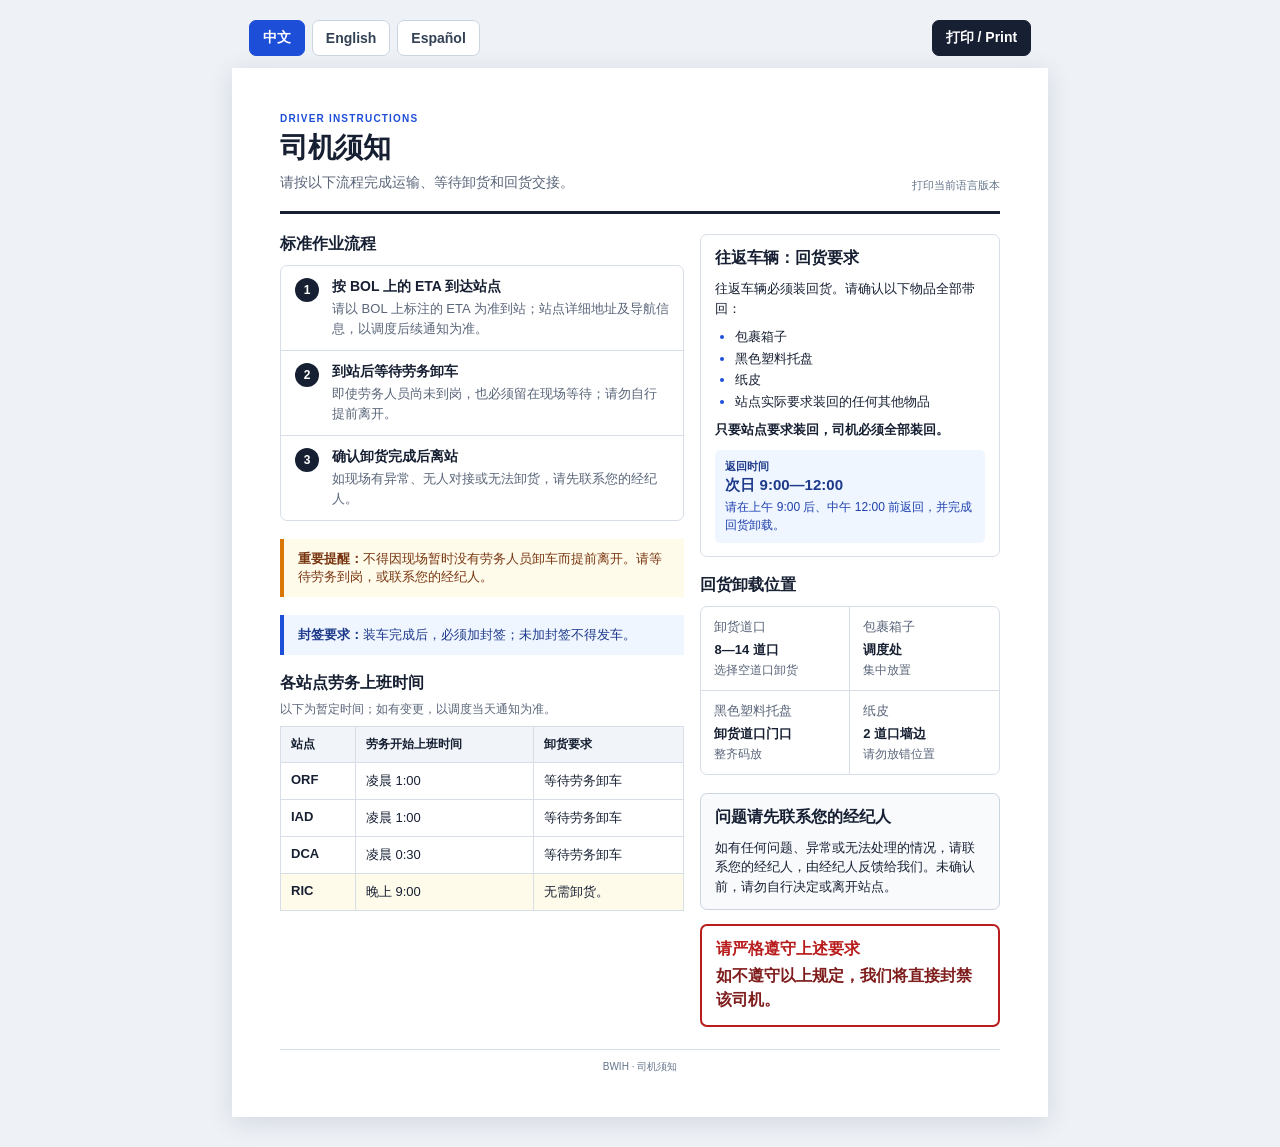
==== BWIH_Driver_Instructions_Letter_Print.html @ b67ec54a "Rename and simplify Letter driver instructions" ====
<!doctype html>
<html lang="zh-CN">
<head>
  <meta charset="utf-8">
  <meta name="viewport" content="width=device-width, initial-scale=1">
  <title>司机须知｜打印版</title>
  <style>
    :root { --ink:#172033; --muted:#596579; --line:#d8dee8; --blue:#1d4ed8; --amber:#92400e; --red:#b91c1c; --paper:#fff; }
    * { box-sizing:border-box; }
    body { margin:0; background:#eef2f7; color:var(--ink); font-family:-apple-system,BlinkMacSystemFont,"Segoe UI",Arial,"Microsoft YaHei",sans-serif; }
    .controls { max-width:8.15in; margin:20px auto 12px; display:flex; justify-content:space-between; gap:16px; align-items:center; }
    .language-switch { display:flex; gap:7px; flex-wrap:wrap; }
    button { appearance:none; border:1px solid #cbd5e1; color:#334155; background:white; border-radius:7px; padding:8px 13px; font-size:14px; font-weight:650; cursor:pointer; }
    button:hover, button.active { color:white; background:var(--blue); border-color:var(--blue); }
    .print-button { background:#172033; color:#fff; border-color:#172033; }
    .paper { max-width:8.5in; margin:0 auto 30px; padding:.45in .5in; background:var(--paper); box-shadow:0 5px 24px rgba(15,23,42,.12); }
    .masthead { border-bottom:3px solid var(--ink); padding-bottom:18px; margin-bottom:20px; display:flex; justify-content:space-between; gap:18px; align-items:flex-end; }
    .eyebrow { margin:0 0 6px; font-size:10px; font-weight:800; letter-spacing:1.2px; color:var(--blue); }
    h1 { font-size:28px; line-height:1.15; margin:0; letter-spacing:-.4px; }
    .subtitle { margin:8px 0 0; color:var(--muted); font-size:14px; }
    .print-note { flex:0 0 auto; color:#64748b; font-size:11px; text-align:right; }
    h2 { font-size:16px; margin:0 0 10px; }
    h3 { margin:0; font-size:14px; }
    p { margin:0; line-height:1.5; }
    .print-layout { display:grid; grid-template-columns:1.35fr 1fr; gap:16px; }
    .section { margin-top:18px; break-inside:avoid; }
    .print-layout .section:first-child { margin-top:0; }
    .steps { border:1px solid var(--line); border-radius:7px; overflow:hidden; }
    .step { display:grid; grid-template-columns:26px 1fr; gap:11px; padding:12px 14px; border-top:1px solid var(--line); }
    .step:first-child { border-top:0; }
    .num { width:24px; height:24px; display:grid; place-items:center; border-radius:50%; background:var(--ink); color:white; font-size:12px; font-weight:800; }
    .step p { color:var(--muted); font-size:13px; margin-top:3px; }
    .notice { border-left:4px solid #d97706; background:#fffbeb; padding:11px 14px; color:#78350f; font-size:13px; }
    table { width:100%; border-collapse:collapse; font-size:13px; }
    th, td { text-align:left; vertical-align:top; padding:9px 10px; border:1px solid var(--line); }
    th { background:#f1f5f9; font-size:12px; }
    td:first-child { font-weight:750; white-space:nowrap; }
    .ric-row td { background:#fffbeb; }
    .card { border:1px solid var(--line); border-radius:7px; padding:13px 14px; }
    .return-list { margin:8px 0 0; padding-left:20px; line-height:1.65; font-size:13px; }
    .return-list li::marker { color:var(--blue); }
    .return-time { margin-top:10px; padding:9px 10px; border-radius:5px; background:#eff6ff; color:#1e3a8a; }
    .return-time span { display:block; font-size:11px; font-weight:700; }
    .return-time strong { display:block; margin:2px 0 3px; font-size:15px; }
    .return-time p { color:#1e40af; font-size:12px; }
    .locations { display:grid; grid-template-columns:repeat(2, 1fr); border:1px solid var(--line); border-radius:7px; overflow:hidden; }
    .location { padding:11px 13px; border-right:1px solid var(--line); border-top:1px solid var(--line); }
    .location:nth-child(-n+2) { border-top:0; }
    .location:nth-child(even) { border-right:0; }
    .location small { display:block; color:var(--muted); margin-bottom:4px; }
    .location strong { font-size:13px; }
    .location span { display:block; margin-top:3px; color:var(--muted); font-size:12px; }
    .broker { border:1px solid #cbd5e1; background:#f8fafc; border-radius:7px; padding:13px 14px; font-size:13px; }
    .seal { border-left:4px solid var(--blue); background:#eff6ff; padding:11px 14px; color:#1e3a8a; font-size:13px; }
    .strict { margin-top:14px; border:2px solid var(--red); border-radius:7px; padding:13px 14px; color:#7f1d1d; }
    .strict h2 { color:var(--red); margin-bottom:4px; }
    .footer { border-top:1px solid var(--line); margin-top:22px; padding-top:10px; color:#64748b; font-size:10px; text-align:center; }
    @media (max-width:650px) { .controls { margin:12px; align-items:flex-start; flex-direction:column; } .paper { margin:0; padding:24px 20px; } .masthead,.print-layout { display:block; } .print-note { margin-top:12px; text-align:left; } }
    @media print { @page { size: letter portrait; margin: .28in; } body { background:white; } .no-print { display:none !important; } .paper { max-width:none; margin:0; padding:0; box-shadow:none; } .masthead { padding-bottom:7px; margin-bottom:9px; } .print-layout { gap:10px; } .section { margin-top:8px; } .steps { border-radius:4px; } .step { grid-template-columns:18px 1fr; gap:6px; padding:5px 7px; } .num { width:17px; height:17px; font-size:9px; } h1 { font-size:18px; } h2 { font-size:11px; margin-bottom:4px; } h3 { font-size:9.5px; } .eyebrow { font-size:7px; margin-bottom:2px; } .subtitle { margin-top:3px; } .subtitle, .step p, .notice, .seal, td, th, .return-list, .return-time p, .broker, .strict { font-size:8.5px; line-height:1.25; } .step p { margin-top:1px; } th, td { padding:4px 5px; } th { font-size:8px; } .notice, .seal { padding:6px 7px; } .card, .broker, .strict { padding:7px 8px; border-radius:4px; } .return-list { display:grid; grid-template-columns:repeat(2, minmax(0,1fr)); gap:1px 12px; margin:4px 0 0; padding-left:14px; line-height:1.25; } .return-time { margin-top:5px; padding:5px 6px; } .return-time span { font-size:8px; } .return-time strong { margin:1px 0; font-size:10.5px; } .locations { border-radius:4px; } .location { padding:5px 6px; } .location small { margin-bottom:1px; font-size:8px; } .location strong { font-size:8.5px; } .location span { margin-top:1px; font-size:8px; } .strict { margin-top:7px; } .footer { margin-top:8px; padding-top:5px; font-size:7px; } }
  </style>
</head>
<body>
  <div class="controls no-print">
    <div class="language-switch" aria-label="Language selection">
      <button class="active" data-lang="zh">中文</button><button data-lang="en">English</button><button data-lang="es">Español</button>
    </div>
    <button class="print-button" onclick="window.print()">打印 / Print</button>
  </div>
  <main class="paper" id="document"></main>
  <script>
    const notices = {
      zh: {
        lang:'zh-CN', eyebrow:'DRIVER INSTRUCTIONS', title:'司机须知', subtitle:'请按以下流程完成运输、等待卸货和回货交接。', print:'打印当前语言版本',
        workflow:'标准作业流程', steps:[['按 BOL 上的 ETA 到达站点','请以 BOL 上标注的 ETA 为准到站；站点详细地址及导航信息，以调度后续通知为准。'],['到站后等待劳务卸车','即使劳务人员尚未到岗，也必须留在现场等待；请勿自行提前离开。'],['确认卸货完成后离站','如现场有异常、无人对接或无法卸货，请先联系您的经纪人。']],
        reminder:'重要提醒', reminderText:'不得因现场暂时没有劳务人员卸车而提前离开。请等待劳务到岗，或联系您的经纪人。', sealTitle:'封签要求', seal:'装车完成后，必须加封签；未加封签不得发车。', stationTitle:'各站点劳务上班时间', stationNote:'以下为暂定时间；如有变更，以调度当天通知为准。', headers:['站点','劳务开始上班时间','卸货要求'], stations:[['ORF','凌晨 1:00','等待劳务卸车'],['IAD','凌晨 1:00','等待劳务卸车'],['DCA','凌晨 0:30','等待劳务卸车'],['RIC','晚上 9:00','无需卸货。']],
        returnTitle:'往返车辆：回货要求', returnLead:'往返车辆必须装回货。请确认以下物品全部带回：', returns:['包裹箱子','黑色塑料托盘','纸皮','站点实际要求装回的任何其他物品'], returnRule:'只要站点要求装回，司机必须全部装回。', timeLabel:'返回时间', time:'次日 9:00—12:00', timeNote:'请在上午 9:00 后、中午 12:00 前返回，并完成回货卸载。', unloadTitle:'回货卸载位置', locations:[['卸货道口','8—14 道口','选择空道口卸货'],['包裹箱子','调度处','集中放置'],['黑色塑料托盘','卸货道口门口','整齐码放'],['纸皮','2 道口墙边','请勿放错位置']], brokerTitle:'问题请先联系您的经纪人', broker:'如有任何问题、异常或无法处理的情况，请联系您的经纪人，由经纪人反馈给我们。未确认前，请勿自行决定或离开站点。', strict:'请严格遵守上述要求', consequence:'如不遵守以上规定，我们将直接封禁该司机。'
      },
      en: {
        lang:'en', eyebrow:'DRIVER INSTRUCTIONS', title:'Driver Instructions', subtitle:'Follow this process for delivery, unloading, and return cargo.', print:'Print the current language version',
        workflow:'Standard Process', steps:[['Arrive according to the ETA on the BOL','Arrive based on the ETA listed on the BOL. Detailed site address and navigation information will be provided by dispatch.'],['Wait for the unloading crew after arriving','You must remain on site if the unloading crew has not arrived yet. Do not leave early on your own.'],['Leave only after unloading is complete','If there is an issue, no one is available to receive the load, or unloading cannot be completed, contact your broker first.']],
        reminder:'Important Reminder', reminderText:'Do not leave early because the unloading crew is not yet available. Wait for the crew or contact your broker.', sealTitle:'Security Seal Required', seal:'After loading is complete, a security seal must be applied. Do not depart without a seal.', stationTitle:'Site Unloading Crew Start Times', stationNote:'These are tentative times. If there is a change, follow dispatch’s notice for that day.', headers:['Site','Crew start time','Unloading requirement'], stations:[['ORF','1:00 AM','Wait for the unloading crew'],['IAD','1:00 AM','Wait for the unloading crew'],['DCA','12:30 AM','Wait for the unloading crew'],['RIC','9:00 PM','No unloading is required.']],
        returnTitle:'Round Trips: Return Cargo Requirements', returnLead:'Round-trip vehicles must load return cargo. Confirm that all of the following items are brought back:', returns:['Package boxes','Black plastic pallets','Cardboard','Any other items the site requires to be returned'], returnRule:'If the site asks for an item to be loaded for return, the driver must bring it back.', timeLabel:'Return time', time:'Next day, 9:00 AM—12:00 PM', timeNote:'Return after 9:00 AM and before 12:00 PM the next day, and complete return-cargo unloading.', unloadTitle:'Return Cargo Unloading Locations', locations:[['Unloading bay','Bays 8—14','Use an available bay'],['Package boxes','Dispatch area','Place them together'],['Black plastic pallets','At the unloading-bay entrance','Stack neatly'],['Cardboard','Against the wall by Bay 2','Do not place it in the wrong location']], brokerTitle:'Contact Your Broker First', broker:'For any question, issue, or exception, contact your broker. Your broker will report the matter to us. Do not make a decision or leave the site until it is confirmed.', strict:'Strict Compliance Is Required', consequence:'Failure to follow these requirements will result in the driver being banned immediately.'
      },
      es: {
        lang:'es', eyebrow:'INSTRUCCIONES PARA CONDUCTORES', title:'Instrucciones para conductores', subtitle:'Siga este proceso para la entrega, la descarga y la carga de retorno.', print:'Imprima la versión del idioma actual',
        workflow:'Proceso estándar', steps:[['Llegue según la ETA indicada en el BOL','Llegue de acuerdo con la ETA indicada en el BOL. Dispatch proporcionará la dirección detallada y la información de navegación del sitio.'],['Espere al personal de descarga al llegar','Si el personal de descarga aún no ha llegado, debe permanecer en el sitio. No se retire antes por su cuenta.'],['Retírese solo después de completar la descarga','Si hay un problema, no hay nadie disponible para recibir la carga o no se puede descargar, contacte primero a su broker.']],
        reminder:'Recordatorio importante', reminderText:'No se retire antes porque el personal de descarga aún no está disponible. Espere al personal o contacte a su broker.', sealTitle:'Sello de seguridad obligatorio', seal:'Al terminar la carga, se debe colocar un sello de seguridad. No salga sin sello.', stationTitle:'Horarios de inicio del personal de descarga', stationNote:'Estos horarios son provisionales. Si hay cambios, siga el aviso de Dispatch del día.', headers:['Sitio','Inicio del personal','Requisito de descarga'], stations:[['ORF','1:00 a. m.','Espere al personal de descarga'],['IAD','1:00 a. m.','Espere al personal de descarga'],['DCA','12:30 a. m.','Espere al personal de descarga'],['RIC','9:00 p. m.','No se requiere descarga.']],
        returnTitle:'Viajes de ida y vuelta: requisitos de carga de retorno', returnLead:'Los vehículos de ida y vuelta deben cargar la carga de retorno. Confirme que todos estos artículos regresen:', returns:['Cajas de paquetes','Tarimas plásticas negras','Cartón','Cualquier otro artículo que el sitio exija devolver'], returnRule:'Si el sitio solicita cargar un artículo para retorno, el conductor debe traerlo de vuelta.', timeLabel:'Hora de regreso', time:'Al día siguiente, de 9:00 a. m. a 12:00 p. m.', timeNote:'Regrese después de las 9:00 a. m. y antes de las 12:00 p. m. del día siguiente, y complete la descarga de la carga de retorno.', unloadTitle:'Lugares para descargar la carga de retorno', locations:[['Andén de descarga','Andenes 8—14','Use un andén disponible'],['Cajas de paquetes','Área de Dispatch','Colóquelas juntas'],['Tarimas plásticas negras','En la entrada del andén de descarga','Apílelas ordenadamente'],['Cartón','Contra la pared junto al andén 2','No lo coloque en un lugar incorrecto']], brokerTitle:'Contacte primero a su broker', broker:'Para cualquier pregunta, problema o excepción, contacte a su broker. Su broker nos comunicará el caso. No tome una decisión ni abandone el sitio hasta recibir confirmación.', strict:'Se exige cumplimiento estricto', consequence:'Si no cumple estos requisitos, el conductor será bloqueado inmediatamente.'
      }
    };
    const esc = value => String(value).replace(/[&<>"']/g, char => ({'&':'&amp;','<':'&lt;','>':'&gt;','"':'&quot;',"'":'&#39;'}[char]));
    function render(language) {
      const n = notices[language]; document.documentElement.lang = n.lang; document.title = n.title + '｜打印版';
      document.getElementById('document').innerHTML = `
        <header class="masthead"><div><p class="eyebrow">${esc(n.eyebrow)}</p><h1>${esc(n.title)}</h1><p class="subtitle">${esc(n.subtitle)}</p></div><p class="print-note">${esc(n.print)}</p></header>
        <div class="print-layout">
          <div>
            <section class="section"><h2>${esc(n.workflow)}</h2><div class="steps">${n.steps.map((s,i)=>`<div class="step"><span class="num">${i+1}</span><div><h3>${esc(s[0])}</h3><p>${esc(s[1])}</p></div></div>`).join('')}</div></section>
            <section class="section"><div class="notice"><strong>${esc(n.reminder)}：</strong>${esc(n.reminderText)}</div></section>
            <section class="section"><div class="seal"><strong>${esc(n.sealTitle)}：</strong>${esc(n.seal)}</div></section>
            <section class="section"><h2>${esc(n.stationTitle)}</h2><p style="font-size:12px;color:#596579;margin:-4px 0 8px">${esc(n.stationNote)}</p><table><thead><tr>${n.headers.map(x=>`<th>${esc(x)}</th>`).join('')}</tr></thead><tbody>${n.stations.map(row=>`<tr${row[0]==='RIC'?' class="ric-row"':''}>${row.map(x=>`<td>${esc(x)}</td>`).join('')}</tr>`).join('')}</tbody></table></section>
          </div>
          <div>
            <section class="section card"><h2>${esc(n.returnTitle)}</h2><p style="font-size:13px">${esc(n.returnLead)}</p><ul class="return-list">${n.returns.map(x=>`<li>${esc(x)}</li>`).join('')}</ul><p style="font-size:13px;font-weight:750;margin-top:8px">${esc(n.returnRule)}</p><div class="return-time"><span>${esc(n.timeLabel)}</span><strong>${esc(n.time)}</strong><p>${esc(n.timeNote)}</p></div></section>
            <section class="section"><h2>${esc(n.unloadTitle)}</h2><div class="locations">${n.locations.map(x=>`<div class="location"><small>${esc(x[0])}</small><strong>${esc(x[1])}</strong><span>${esc(x[2])}</span></div>`).join('')}</div></section>
            <section class="section"><div class="broker"><h2>${esc(n.brokerTitle)}</h2><p>${esc(n.broker)}</p></div><div class="strict"><h2>${esc(n.strict)}</h2><p><strong>${esc(n.consequence)}</strong></p></div></section>
          </div>
        </div>
        <footer class="footer">BWIH · ${esc(n.title)}</footer>`;
      document.querySelectorAll('[data-lang]').forEach(button => button.classList.toggle('active', button.dataset.lang === language));
    }
    document.querySelectorAll('[data-lang]').forEach(button => button.addEventListener('click', () => render(button.dataset.lang)));
    render('zh');
  </script>
</body>
</html>
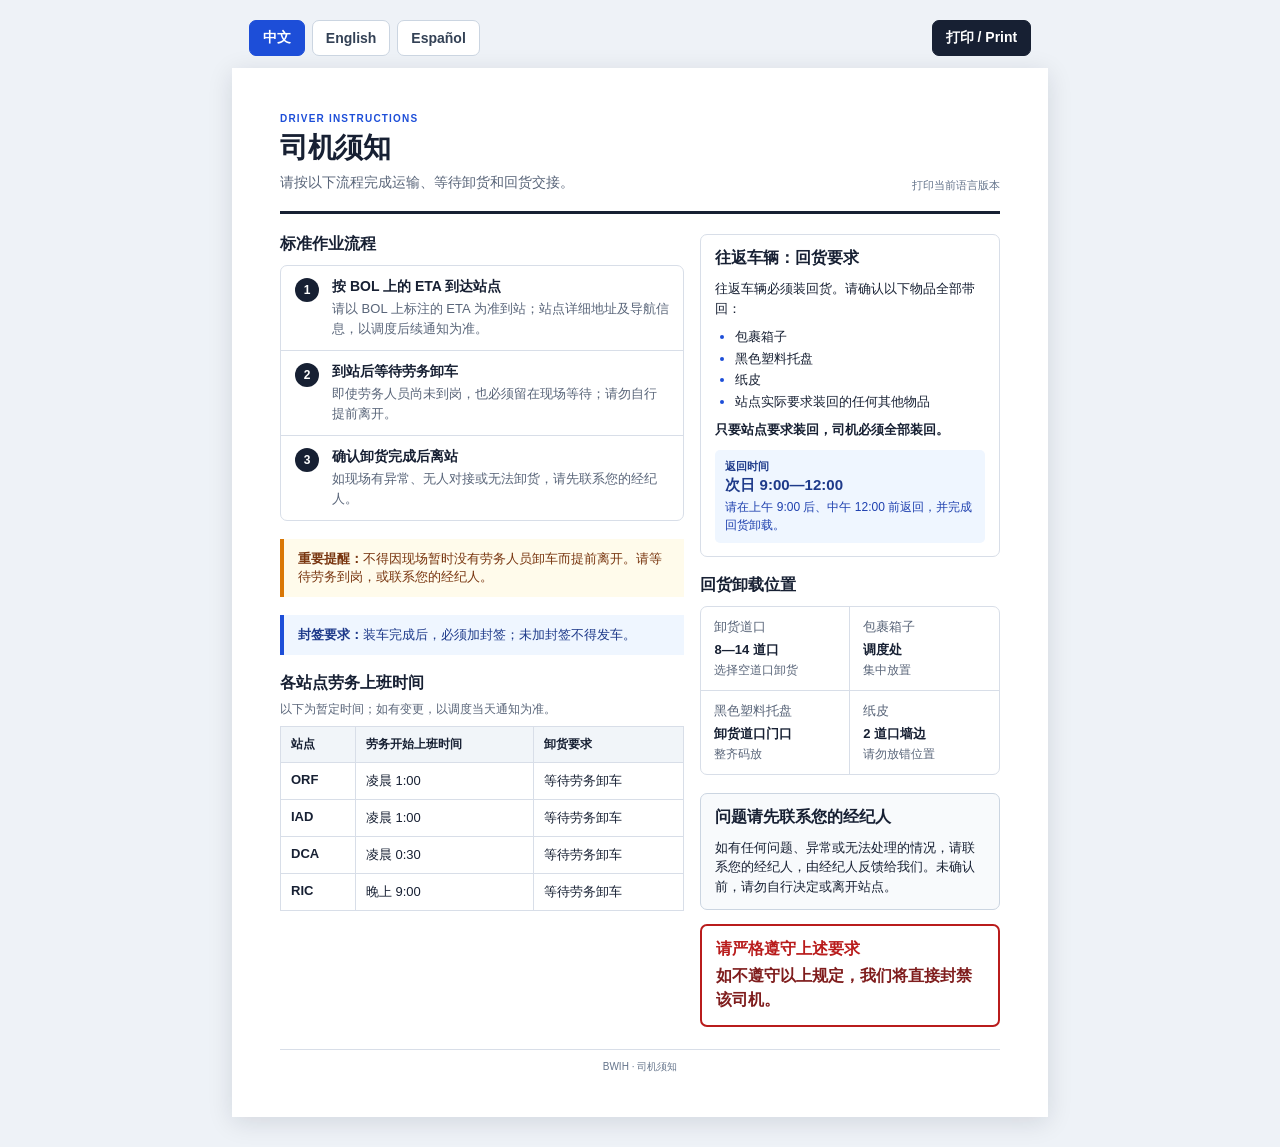
==== commit 3601717c: "Unify RIC unloading instruction" ====
--- a/BWIH_Driver_Instructions_Letter_Print.html
+++ b/BWIH_Driver_Instructions_Letter_Print.html
@@ -35,7 +35,6 @@
     th, td { text-align:left; vertical-align:top; padding:9px 10px; border:1px solid var(--line); }
     th { background:#f1f5f9; font-size:12px; }
     td:first-child { font-weight:750; white-space:nowrap; }
-    .ric-row td { background:#fffbeb; }
     .card { border:1px solid var(--line); border-radius:7px; padding:13px 14px; }
     .return-list { margin:8px 0 0; padding-left:20px; line-height:1.65; font-size:13px; }
     .return-list li::marker { color:var(--blue); }
@@ -72,19 +71,19 @@
       zh: {
         lang:'zh-CN', eyebrow:'DRIVER INSTRUCTIONS', title:'司机须知', subtitle:'请按以下流程完成运输、等待卸货和回货交接。', print:'打印当前语言版本',
         workflow:'标准作业流程', steps:[['按 BOL 上的 ETA 到达站点','请以 BOL 上标注的 ETA 为准到站；站点详细地址及导航信息，以调度后续通知为准。'],['到站后等待劳务卸车','即使劳务人员尚未到岗，也必须留在现场等待；请勿自行提前离开。'],['确认卸货完成后离站','如现场有异常、无人对接或无法卸货，请先联系您的经纪人。']],
-        reminder:'重要提醒', reminderText:'不得因现场暂时没有劳务人员卸车而提前离开。请等待劳务到岗，或联系您的经纪人。', sealTitle:'封签要求', seal:'装车完成后，必须加封签；未加封签不得发车。', stationTitle:'各站点劳务上班时间', stationNote:'以下为暂定时间；如有变更，以调度当天通知为准。', headers:['站点','劳务开始上班时间','卸货要求'], stations:[['ORF','凌晨 1:00','等待劳务卸车'],['IAD','凌晨 1:00','等待劳务卸车'],['DCA','凌晨 0:30','等待劳务卸车'],['RIC','晚上 9:00','无需卸货。']],
+        reminder:'重要提醒', reminderText:'不得因现场暂时没有劳务人员卸车而提前离开。请等待劳务到岗，或联系您的经纪人。', sealTitle:'封签要求', seal:'装车完成后，必须加封签；未加封签不得发车。', stationTitle:'各站点劳务上班时间', stationNote:'以下为暂定时间；如有变更，以调度当天通知为准。', headers:['站点','劳务开始上班时间','卸货要求'], stations:[['ORF','凌晨 1:00','等待劳务卸车'],['IAD','凌晨 1:00','等待劳务卸车'],['DCA','凌晨 0:30','等待劳务卸车'],['RIC','晚上 9:00','等待劳务卸车']],
         returnTitle:'往返车辆：回货要求', returnLead:'往返车辆必须装回货。请确认以下物品全部带回：', returns:['包裹箱子','黑色塑料托盘','纸皮','站点实际要求装回的任何其他物品'], returnRule:'只要站点要求装回，司机必须全部装回。', timeLabel:'返回时间', time:'次日 9:00—12:00', timeNote:'请在上午 9:00 后、中午 12:00 前返回，并完成回货卸载。', unloadTitle:'回货卸载位置', locations:[['卸货道口','8—14 道口','选择空道口卸货'],['包裹箱子','调度处','集中放置'],['黑色塑料托盘','卸货道口门口','整齐码放'],['纸皮','2 道口墙边','请勿放错位置']], brokerTitle:'问题请先联系您的经纪人', broker:'如有任何问题、异常或无法处理的情况，请联系您的经纪人，由经纪人反馈给我们。未确认前，请勿自行决定或离开站点。', strict:'请严格遵守上述要求', consequence:'如不遵守以上规定，我们将直接封禁该司机。'
       },
       en: {
         lang:'en', eyebrow:'DRIVER INSTRUCTIONS', title:'Driver Instructions', subtitle:'Follow this process for delivery, unloading, and return cargo.', print:'Print the current language version',
         workflow:'Standard Process', steps:[['Arrive according to the ETA on the BOL','Arrive based on the ETA listed on the BOL. Detailed site address and navigation information will be provided by dispatch.'],['Wait for the unloading crew after arriving','You must remain on site if the unloading crew has not arrived yet. Do not leave early on your own.'],['Leave only after unloading is complete','If there is an issue, no one is available to receive the load, or unloading cannot be completed, contact your broker first.']],
-        reminder:'Important Reminder', reminderText:'Do not leave early because the unloading crew is not yet available. Wait for the crew or contact your broker.', sealTitle:'Security Seal Required', seal:'After loading is complete, a security seal must be applied. Do not depart without a seal.', stationTitle:'Site Unloading Crew Start Times', stationNote:'These are tentative times. If there is a change, follow dispatch’s notice for that day.', headers:['Site','Crew start time','Unloading requirement'], stations:[['ORF','1:00 AM','Wait for the unloading crew'],['IAD','1:00 AM','Wait for the unloading crew'],['DCA','12:30 AM','Wait for the unloading crew'],['RIC','9:00 PM','No unloading is required.']],
+        reminder:'Important Reminder', reminderText:'Do not leave early because the unloading crew is not yet available. Wait for the unloading crew or contact your broker.', sealTitle:'Security Seal Required', seal:'After loading is complete, a security seal must be applied. Do not depart without a seal.', stationTitle:'Site Unloading Crew Start Times', stationNote:'These are tentative times. If there is a change, follow dispatch’s notice for that day.', headers:['Site','Crew start time','Unloading requirement'], stations:[['ORF','1:00 AM','Wait for the unloading crew.'],['IAD','1:00 AM','Wait for the unloading crew.'],['DCA','12:30 AM','Wait for the unloading crew.'],['RIC','9:00 PM','Wait for the unloading crew.']],
         returnTitle:'Round Trips: Return Cargo Requirements', returnLead:'Round-trip vehicles must load return cargo. Confirm that all of the following items are brought back:', returns:['Package boxes','Black plastic pallets','Cardboard','Any other items the site requires to be returned'], returnRule:'If the site asks for an item to be loaded for return, the driver must bring it back.', timeLabel:'Return time', time:'Next day, 9:00 AM—12:00 PM', timeNote:'Return after 9:00 AM and before 12:00 PM the next day, and complete return-cargo unloading.', unloadTitle:'Return Cargo Unloading Locations', locations:[['Unloading bay','Bays 8—14','Use an available bay'],['Package boxes','Dispatch area','Place them together'],['Black plastic pallets','At the unloading-bay entrance','Stack neatly'],['Cardboard','Against the wall by Bay 2','Do not place it in the wrong location']], brokerTitle:'Contact Your Broker First', broker:'For any question, issue, or exception, contact your broker. Your broker will report the matter to us. Do not make a decision or leave the site until it is confirmed.', strict:'Strict Compliance Is Required', consequence:'Failure to follow these requirements will result in the driver being banned immediately.'
       },
       es: {
         lang:'es', eyebrow:'INSTRUCCIONES PARA CONDUCTORES', title:'Instrucciones para conductores', subtitle:'Siga este proceso para la entrega, la descarga y la carga de retorno.', print:'Imprima la versión del idioma actual',
         workflow:'Proceso estándar', steps:[['Llegue según la ETA indicada en el BOL','Llegue de acuerdo con la ETA indicada en el BOL. Dispatch proporcionará la dirección detallada y la información de navegación del sitio.'],['Espere al personal de descarga al llegar','Si el personal de descarga aún no ha llegado, debe permanecer en el sitio. No se retire antes por su cuenta.'],['Retírese solo después de completar la descarga','Si hay un problema, no hay nadie disponible para recibir la carga o no se puede descargar, contacte primero a su broker.']],
-        reminder:'Recordatorio importante', reminderText:'No se retire antes porque el personal de descarga aún no está disponible. Espere al personal o contacte a su broker.', sealTitle:'Sello de seguridad obligatorio', seal:'Al terminar la carga, se debe colocar un sello de seguridad. No salga sin sello.', stationTitle:'Horarios de inicio del personal de descarga', stationNote:'Estos horarios son provisionales. Si hay cambios, siga el aviso de Dispatch del día.', headers:['Sitio','Inicio del personal','Requisito de descarga'], stations:[['ORF','1:00 a. m.','Espere al personal de descarga'],['IAD','1:00 a. m.','Espere al personal de descarga'],['DCA','12:30 a. m.','Espere al personal de descarga'],['RIC','9:00 p. m.','No se requiere descarga.']],
+        reminder:'Recordatorio importante', reminderText:'No se retire antes porque el personal de descarga aún no está disponible. Espere al personal o contacte a su broker.', sealTitle:'Sello de seguridad obligatorio', seal:'Al terminar la carga, se debe colocar un sello de seguridad. No salga sin sello.', stationTitle:'Horarios de inicio del personal de descarga', stationNote:'Estos horarios son provisionales. Si hay cambios, siga el aviso de Dispatch del día.', headers:['Sitio','Inicio del personal','Requisito de descarga'], stations:[['ORF','1:00 a. m.','Espere al personal de descarga'],['IAD','1:00 a. m.','Espere al personal de descarga'],['DCA','12:30 a. m.','Espere al personal de descarga'],['RIC','9:00 p. m.','Espere al personal de descarga']],
         returnTitle:'Viajes de ida y vuelta: requisitos de carga de retorno', returnLead:'Los vehículos de ida y vuelta deben cargar la carga de retorno. Confirme que todos estos artículos regresen:', returns:['Cajas de paquetes','Tarimas plásticas negras','Cartón','Cualquier otro artículo que el sitio exija devolver'], returnRule:'Si el sitio solicita cargar un artículo para retorno, el conductor debe traerlo de vuelta.', timeLabel:'Hora de regreso', time:'Al día siguiente, de 9:00 a. m. a 12:00 p. m.', timeNote:'Regrese después de las 9:00 a. m. y antes de las 12:00 p. m. del día siguiente, y complete la descarga de la carga de retorno.', unloadTitle:'Lugares para descargar la carga de retorno', locations:[['Andén de descarga','Andenes 8—14','Use un andén disponible'],['Cajas de paquetes','Área de Dispatch','Colóquelas juntas'],['Tarimas plásticas negras','En la entrada del andén de descarga','Apílelas ordenadamente'],['Cartón','Contra la pared junto al andén 2','No lo coloque en un lugar incorrecto']], brokerTitle:'Contacte primero a su broker', broker:'Para cualquier pregunta, problema o excepción, contacte a su broker. Su broker nos comunicará el caso. No tome una decisión ni abandone el sitio hasta recibir confirmación.', strict:'Se exige cumplimiento estricto', consequence:'Si no cumple estos requisitos, el conductor será bloqueado inmediatamente.'
       }
     };
@@ -98,7 +97,7 @@
             <section class="section"><h2>${esc(n.workflow)}</h2><div class="steps">${n.steps.map((s,i)=>`<div class="step"><span class="num">${i+1}</span><div><h3>${esc(s[0])}</h3><p>${esc(s[1])}</p></div></div>`).join('')}</div></section>
             <section class="section"><div class="notice"><strong>${esc(n.reminder)}：</strong>${esc(n.reminderText)}</div></section>
             <section class="section"><div class="seal"><strong>${esc(n.sealTitle)}：</strong>${esc(n.seal)}</div></section>
-            <section class="section"><h2>${esc(n.stationTitle)}</h2><p style="font-size:12px;color:#596579;margin:-4px 0 8px">${esc(n.stationNote)}</p><table><thead><tr>${n.headers.map(x=>`<th>${esc(x)}</th>`).join('')}</tr></thead><tbody>${n.stations.map(row=>`<tr${row[0]==='RIC'?' class="ric-row"':''}>${row.map(x=>`<td>${esc(x)}</td>`).join('')}</tr>`).join('')}</tbody></table></section>
+            <section class="section"><h2>${esc(n.stationTitle)}</h2><p style="font-size:12px;color:#596579;margin:-4px 0 8px">${esc(n.stationNote)}</p><table><thead><tr>${n.headers.map(x=>`<th>${esc(x)}</th>`).join('')}</tr></thead><tbody>${n.stations.map(row=>`<tr>${row.map(x=>`<td>${esc(x)}</td>`).join('')}</tr>`).join('')}</tbody></table></section>
           </div>
           <div>
             <section class="section card"><h2>${esc(n.returnTitle)}</h2><p style="font-size:13px">${esc(n.returnLead)}</p><ul class="return-list">${n.returns.map(x=>`<li>${esc(x)}</li>`).join('')}</ul><p style="font-size:13px;font-weight:750;margin-top:8px">${esc(n.returnRule)}</p><div class="return-time"><span>${esc(n.timeLabel)}</span><strong>${esc(n.time)}</strong><p>${esc(n.timeNote)}</p></div></section>
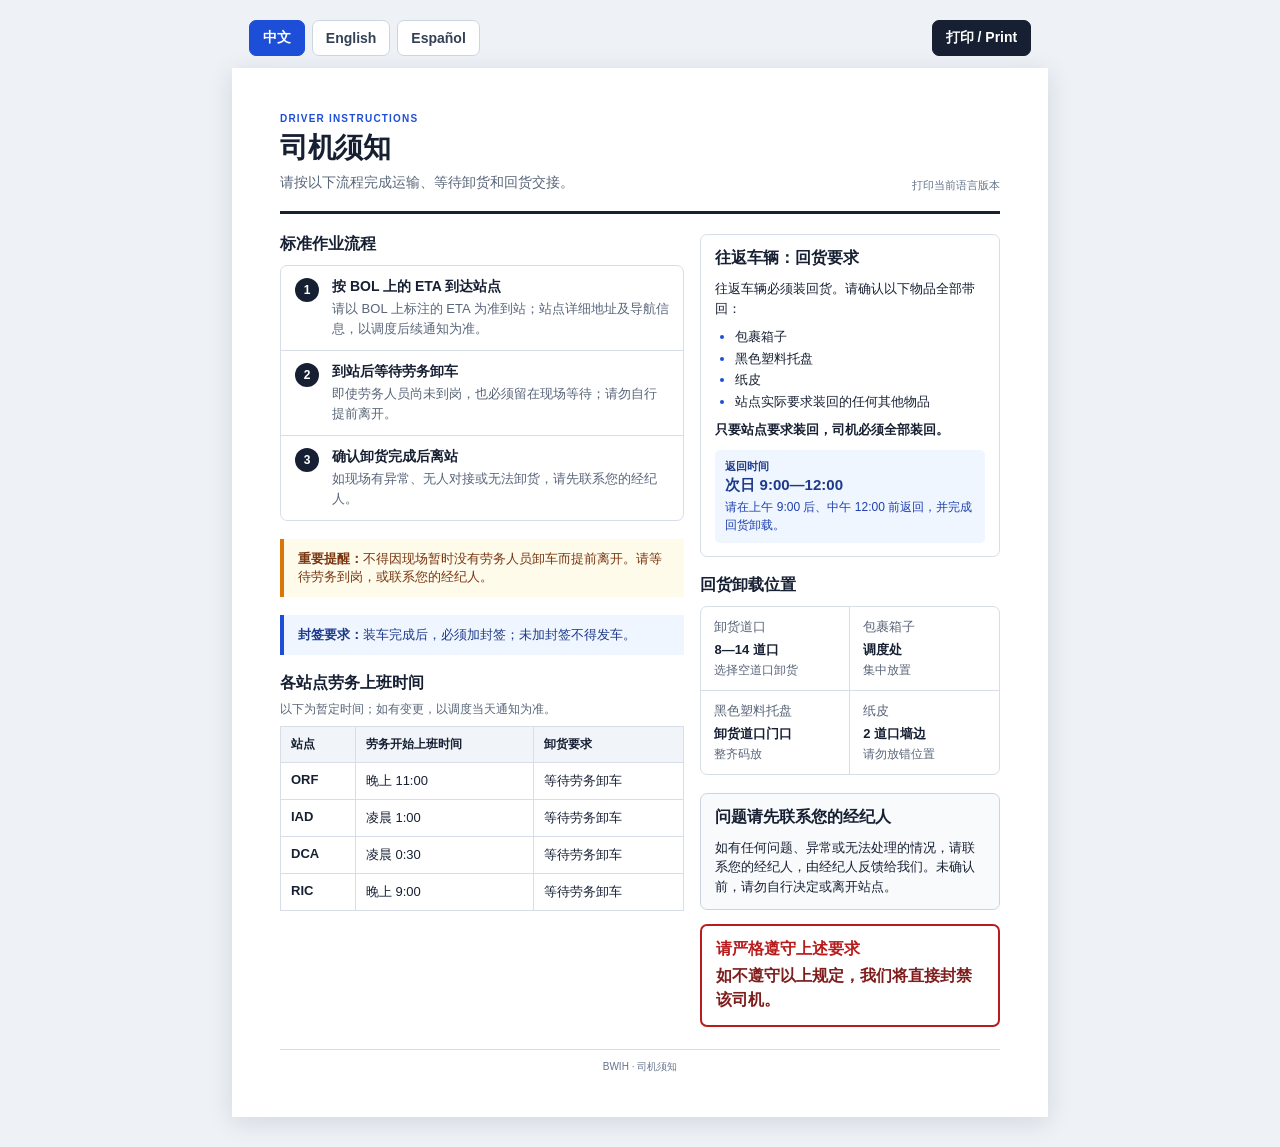
==== commit 4cf358fc: "Update ORF unloading crew start time" ====
--- a/BWIH_Driver_Instructions_Letter_Print.html
+++ b/BWIH_Driver_Instructions_Letter_Print.html
@@ -71,19 +71,19 @@
       zh: {
         lang:'zh-CN', eyebrow:'DRIVER INSTRUCTIONS', title:'司机须知', subtitle:'请按以下流程完成运输、等待卸货和回货交接。', print:'打印当前语言版本',
         workflow:'标准作业流程', steps:[['按 BOL 上的 ETA 到达站点','请以 BOL 上标注的 ETA 为准到站；站点详细地址及导航信息，以调度后续通知为准。'],['到站后等待劳务卸车','即使劳务人员尚未到岗，也必须留在现场等待；请勿自行提前离开。'],['确认卸货完成后离站','如现场有异常、无人对接或无法卸货，请先联系您的经纪人。']],
-        reminder:'重要提醒', reminderText:'不得因现场暂时没有劳务人员卸车而提前离开。请等待劳务到岗，或联系您的经纪人。', sealTitle:'封签要求', seal:'装车完成后，必须加封签；未加封签不得发车。', stationTitle:'各站点劳务上班时间', stationNote:'以下为暂定时间；如有变更，以调度当天通知为准。', headers:['站点','劳务开始上班时间','卸货要求'], stations:[['ORF','凌晨 1:00','等待劳务卸车'],['IAD','凌晨 1:00','等待劳务卸车'],['DCA','凌晨 0:30','等待劳务卸车'],['RIC','晚上 9:00','等待劳务卸车']],
+        reminder:'重要提醒', reminderText:'不得因现场暂时没有劳务人员卸车而提前离开。请等待劳务到岗，或联系您的经纪人。', sealTitle:'封签要求', seal:'装车完成后，必须加封签；未加封签不得发车。', stationTitle:'各站点劳务上班时间', stationNote:'以下为暂定时间；如有变更，以调度当天通知为准。', headers:['站点','劳务开始上班时间','卸货要求'], stations:[['ORF','晚上 11:00','等待劳务卸车'],['IAD','凌晨 1:00','等待劳务卸车'],['DCA','凌晨 0:30','等待劳务卸车'],['RIC','晚上 9:00','等待劳务卸车']],
         returnTitle:'往返车辆：回货要求', returnLead:'往返车辆必须装回货。请确认以下物品全部带回：', returns:['包裹箱子','黑色塑料托盘','纸皮','站点实际要求装回的任何其他物品'], returnRule:'只要站点要求装回，司机必须全部装回。', timeLabel:'返回时间', time:'次日 9:00—12:00', timeNote:'请在上午 9:00 后、中午 12:00 前返回，并完成回货卸载。', unloadTitle:'回货卸载位置', locations:[['卸货道口','8—14 道口','选择空道口卸货'],['包裹箱子','调度处','集中放置'],['黑色塑料托盘','卸货道口门口','整齐码放'],['纸皮','2 道口墙边','请勿放错位置']], brokerTitle:'问题请先联系您的经纪人', broker:'如有任何问题、异常或无法处理的情况，请联系您的经纪人，由经纪人反馈给我们。未确认前，请勿自行决定或离开站点。', strict:'请严格遵守上述要求', consequence:'如不遵守以上规定，我们将直接封禁该司机。'
       },
       en: {
         lang:'en', eyebrow:'DRIVER INSTRUCTIONS', title:'Driver Instructions', subtitle:'Follow this process for delivery, unloading, and return cargo.', print:'Print the current language version',
         workflow:'Standard Process', steps:[['Arrive according to the ETA on the BOL','Arrive based on the ETA listed on the BOL. Detailed site address and navigation information will be provided by dispatch.'],['Wait for the unloading crew after arriving','You must remain on site if the unloading crew has not arrived yet. Do not leave early on your own.'],['Leave only after unloading is complete','If there is an issue, no one is available to receive the load, or unloading cannot be completed, contact your broker first.']],
-        reminder:'Important Reminder', reminderText:'Do not leave early because the unloading crew is not yet available. Wait for the unloading crew or contact your broker.', sealTitle:'Security Seal Required', seal:'After loading is complete, a security seal must be applied. Do not depart without a seal.', stationTitle:'Site Unloading Crew Start Times', stationNote:'These are tentative times. If there is a change, follow dispatch’s notice for that day.', headers:['Site','Crew start time','Unloading requirement'], stations:[['ORF','1:00 AM','Wait for the unloading crew.'],['IAD','1:00 AM','Wait for the unloading crew.'],['DCA','12:30 AM','Wait for the unloading crew.'],['RIC','9:00 PM','Wait for the unloading crew.']],
+        reminder:'Important Reminder', reminderText:'Do not leave early because the unloading crew is not yet available. Wait for the unloading crew or contact your broker.', sealTitle:'Security Seal Required', seal:'After loading is complete, a security seal must be applied. Do not depart without a seal.', stationTitle:'Site Unloading Crew Start Times', stationNote:'These are tentative times. If there is a change, follow dispatch’s notice for that day.', headers:['Site','Crew start time','Unloading requirement'], stations:[['ORF','11:00 PM','Wait for the unloading crew.'],['IAD','1:00 AM','Wait for the unloading crew.'],['DCA','12:30 AM','Wait for the unloading crew.'],['RIC','9:00 PM','Wait for the unloading crew.']],
         returnTitle:'Round Trips: Return Cargo Requirements', returnLead:'Round-trip vehicles must load return cargo. Confirm that all of the following items are brought back:', returns:['Package boxes','Black plastic pallets','Cardboard','Any other items the site requires to be returned'], returnRule:'If the site asks for an item to be loaded for return, the driver must bring it back.', timeLabel:'Return time', time:'Next day, 9:00 AM—12:00 PM', timeNote:'Return after 9:00 AM and before 12:00 PM the next day, and complete return-cargo unloading.', unloadTitle:'Return Cargo Unloading Locations', locations:[['Unloading bay','Bays 8—14','Use an available bay'],['Package boxes','Dispatch area','Place them together'],['Black plastic pallets','At the unloading-bay entrance','Stack neatly'],['Cardboard','Against the wall by Bay 2','Do not place it in the wrong location']], brokerTitle:'Contact Your Broker First', broker:'For any question, issue, or exception, contact your broker. Your broker will report the matter to us. Do not make a decision or leave the site until it is confirmed.', strict:'Strict Compliance Is Required', consequence:'Failure to follow these requirements will result in the driver being banned immediately.'
       },
       es: {
         lang:'es', eyebrow:'INSTRUCCIONES PARA CONDUCTORES', title:'Instrucciones para conductores', subtitle:'Siga este proceso para la entrega, la descarga y la carga de retorno.', print:'Imprima la versión del idioma actual',
         workflow:'Proceso estándar', steps:[['Llegue según la ETA indicada en el BOL','Llegue de acuerdo con la ETA indicada en el BOL. Dispatch proporcionará la dirección detallada y la información de navegación del sitio.'],['Espere al personal de descarga al llegar','Si el personal de descarga aún no ha llegado, debe permanecer en el sitio. No se retire antes por su cuenta.'],['Retírese solo después de completar la descarga','Si hay un problema, no hay nadie disponible para recibir la carga o no se puede descargar, contacte primero a su broker.']],
-        reminder:'Recordatorio importante', reminderText:'No se retire antes porque el personal de descarga aún no está disponible. Espere al personal o contacte a su broker.', sealTitle:'Sello de seguridad obligatorio', seal:'Al terminar la carga, se debe colocar un sello de seguridad. No salga sin sello.', stationTitle:'Horarios de inicio del personal de descarga', stationNote:'Estos horarios son provisionales. Si hay cambios, siga el aviso de Dispatch del día.', headers:['Sitio','Inicio del personal','Requisito de descarga'], stations:[['ORF','1:00 a. m.','Espere al personal de descarga'],['IAD','1:00 a. m.','Espere al personal de descarga'],['DCA','12:30 a. m.','Espere al personal de descarga'],['RIC','9:00 p. m.','Espere al personal de descarga']],
+        reminder:'Recordatorio importante', reminderText:'No se retire antes porque el personal de descarga aún no está disponible. Espere al personal o contacte a su broker.', sealTitle:'Sello de seguridad obligatorio', seal:'Al terminar la carga, se debe colocar un sello de seguridad. No salga sin sello.', stationTitle:'Horarios de inicio del personal de descarga', stationNote:'Estos horarios son provisionales. Si hay cambios, siga el aviso de Dispatch del día.', headers:['Sitio','Inicio del personal','Requisito de descarga'], stations:[['ORF','11:00 p. m.','Espere al personal de descarga'],['IAD','1:00 a. m.','Espere al personal de descarga'],['DCA','12:30 a. m.','Espere al personal de descarga'],['RIC','9:00 p. m.','Espere al personal de descarga']],
         returnTitle:'Viajes de ida y vuelta: requisitos de carga de retorno', returnLead:'Los vehículos de ida y vuelta deben cargar la carga de retorno. Confirme que todos estos artículos regresen:', returns:['Cajas de paquetes','Tarimas plásticas negras','Cartón','Cualquier otro artículo que el sitio exija devolver'], returnRule:'Si el sitio solicita cargar un artículo para retorno, el conductor debe traerlo de vuelta.', timeLabel:'Hora de regreso', time:'Al día siguiente, de 9:00 a. m. a 12:00 p. m.', timeNote:'Regrese después de las 9:00 a. m. y antes de las 12:00 p. m. del día siguiente, y complete la descarga de la carga de retorno.', unloadTitle:'Lugares para descargar la carga de retorno', locations:[['Andén de descarga','Andenes 8—14','Use un andén disponible'],['Cajas de paquetes','Área de Dispatch','Colóquelas juntas'],['Tarimas plásticas negras','En la entrada del andén de descarga','Apílelas ordenadamente'],['Cartón','Contra la pared junto al andén 2','No lo coloque en un lugar incorrecto']], brokerTitle:'Contacte primero a su broker', broker:'Para cualquier pregunta, problema o excepción, contacte a su broker. Su broker nos comunicará el caso. No tome una decisión ni abandone el sitio hasta recibir confirmación.', strict:'Se exige cumplimiento estricto', consequence:'Si no cumple estos requisitos, el conductor será bloqueado inmediatamente.'
       }
     };
